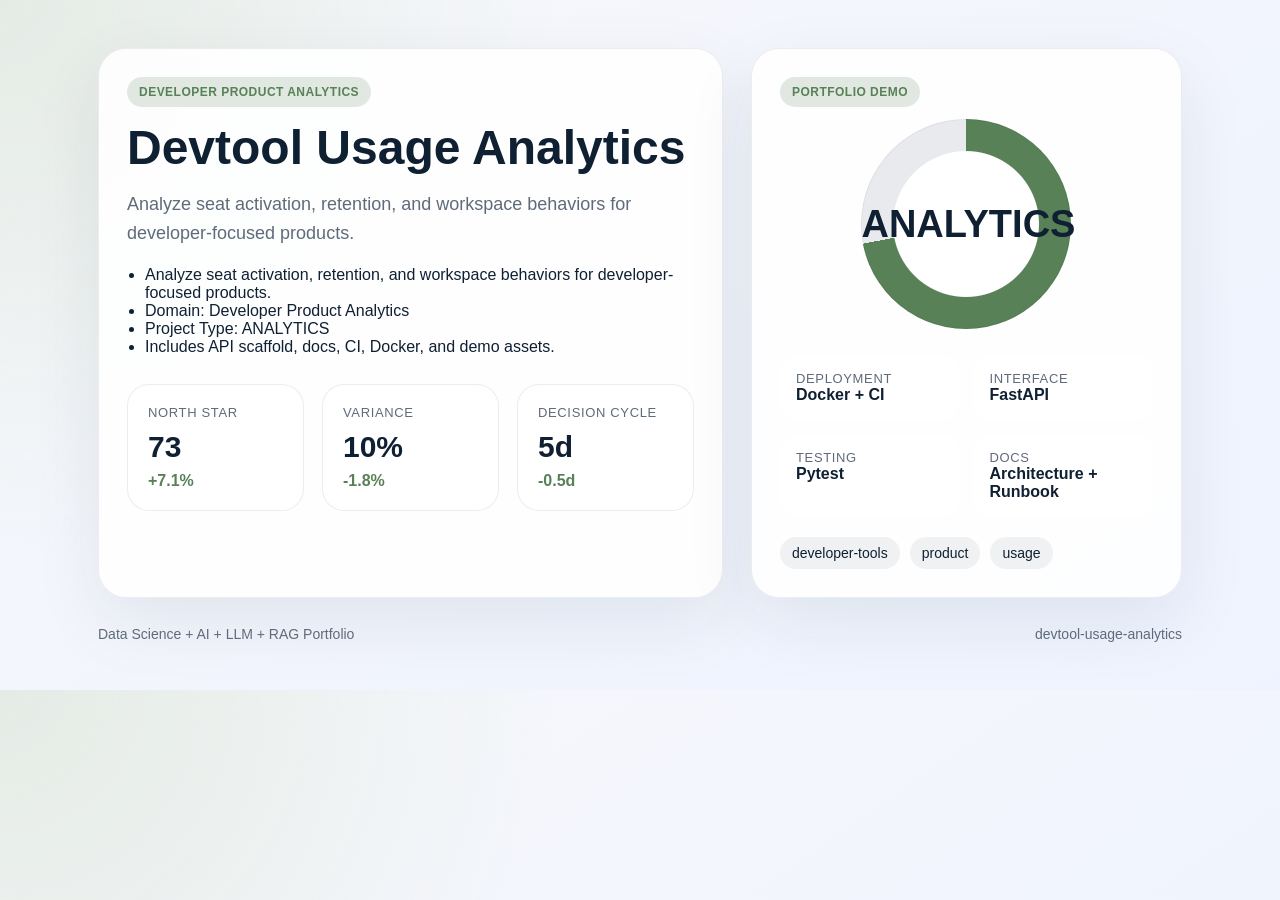
==== demo/index.html @ 46e89761 "Publish production-ready portfolio project" ====
<!doctype html>
        <html lang="en">
        <head>
          <meta charset="utf-8">
          <meta name="viewport" content="width=device-width, initial-scale=1">
          <title>Devtool Usage Analytics</title>
          <style>
            :root {
              --accent: #588157;
              --ink: #102033;
              --muted: #5f6b7a;
              --card: rgba(255,255,255,0.88);
              --bg-1: #f7f8fb;
              --bg-2: #eef3ff;
            }
            * { box-sizing: border-box; }
            body {
              margin: 0;
              font-family: "Avenir Next", "Segoe UI", sans-serif;
              color: var(--ink);
              background:
                radial-gradient(circle at top left, color-mix(in srgb, var(--accent) 16%, white), transparent 38%),
                linear-gradient(145deg, var(--bg-1), var(--bg-2));
            }
            main {
              max-width: 1180px;
              margin: 0 auto;
              padding: 48px;
            }
            .hero {
              display: grid;
              grid-template-columns: 1.45fr 1fr;
              gap: 28px;
              align-items: stretch;
            }
            .panel {
              background: var(--card);
              border: 1px solid rgba(16, 32, 51, 0.08);
              border-radius: 28px;
              padding: 28px;
              box-shadow: 0 24px 70px rgba(16, 32, 51, 0.08);
            }
            .eyebrow {
              display: inline-flex;
              padding: 8px 12px;
              border-radius: 999px;
              background: color-mix(in srgb, var(--accent) 18%, white);
              color: var(--accent);
              font-weight: 700;
              letter-spacing: 0.04em;
              text-transform: uppercase;
              font-size: 12px;
            }
            h1 {
              font-size: 48px;
              line-height: 1.03;
              margin: 16px 0 18px;
            }
            p {
              color: var(--muted);
              font-size: 18px;
              line-height: 1.6;
              margin: 0 0 18px;
            }
            ul {
              margin: 18px 0 0;
              padding-left: 18px;
              color: var(--ink);
            }
            .cards {
              display: grid;
              grid-template-columns: repeat(3, 1fr);
              gap: 18px;
              margin-top: 28px;
            }
            .card {
              background: white;
              border-radius: 22px;
              padding: 20px;
              border: 1px solid rgba(16, 32, 51, 0.08);
            }
            .card span, .meta span {
              display: block;
              color: var(--muted);
              font-size: 13px;
              text-transform: uppercase;
              letter-spacing: 0.05em;
            }
            .card strong {
              display: block;
              font-size: 30px;
              margin: 10px 0 8px;
            }
            .card em {
              color: var(--accent);
              font-style: normal;
              font-weight: 700;
            }
            .visual {
              min-height: 100%;
              display: flex;
              flex-direction: column;
              justify-content: space-between;
            }
            .ring {
              width: 210px;
              height: 210px;
              margin: 12px auto 26px;
              border-radius: 50%;
              background:
                radial-gradient(circle closest-side, white 69%, transparent 70%),
                conic-gradient(var(--accent) 0 72%, rgba(16, 32, 51, 0.09) 72% 100%);
              display: grid;
              place-items: center;
              box-shadow: inset 0 0 0 1px rgba(16, 32, 51, 0.05);
            }
            .ring strong {
              font-size: 38px;
            }
            .meta {
              display: grid;
              grid-template-columns: repeat(2, 1fr);
              gap: 14px;
            }
            .meta article {
              background: white;
              border-radius: 18px;
              padding: 16px;
            }
            .tag-list {
              display: flex;
              flex-wrap: wrap;
              gap: 10px;
              list-style: none;
              padding: 0;
              margin: 20px 0 0;
            }
            .tag-list li {
              padding: 8px 12px;
              border-radius: 999px;
              background: rgba(16, 32, 51, 0.06);
              font-size: 14px;
            }
            .footer {
              margin-top: 28px;
              display: flex;
              justify-content: space-between;
              color: var(--muted);
              font-size: 14px;
            }
          </style>
        </head>
        <body>
          <main>
            <section class="hero">
              <div class="panel">
                <span class="eyebrow">Developer Product Analytics</span>
                <h1>Devtool Usage Analytics</h1>
                <p>Analyze seat activation, retention, and workspace behaviors for developer-focused products.</p>
                <ul>
                  <li>Analyze seat activation, retention, and workspace behaviors for developer-focused products.</li><li>Domain: Developer Product Analytics</li><li>Project Type: ANALYTICS</li><li>Includes API scaffold, docs, CI, Docker, and demo assets.</li>
                </ul>
                <div class="cards">
                  <article class='card'><span>North Star</span><strong>73</strong><em>+7.1%</em></article>
<article class='card'><span>Variance</span><strong>10%</strong><em>-1.8%</em></article>
<article class='card'><span>Decision Cycle</span><strong>5d</strong><em>-0.5d</em></article>
                </div>
              </div>
              <div class="panel visual">
                <div>
                  <span class="eyebrow">Portfolio Demo</span>
                  <div class="ring"><strong>ANALYTICS</strong></div>
                </div>
                <div class="meta">
                  <article><span>Deployment</span><strong>Docker + CI</strong></article>
                  <article><span>Interface</span><strong>FastAPI</strong></article>
                  <article><span>Testing</span><strong>Pytest</strong></article>
                  <article><span>Docs</span><strong>Architecture + Runbook</strong></article>
                </div>
                <ul class="tag-list"><li>developer-tools</li><li>product</li><li>usage</li></ul>
              </div>
            </section>
            <div class="footer">
              <span>Data Science + AI + LLM + RAG Portfolio</span>
              <span>devtool-usage-analytics</span>
            </div>
          </main>
        </body>
        </html>
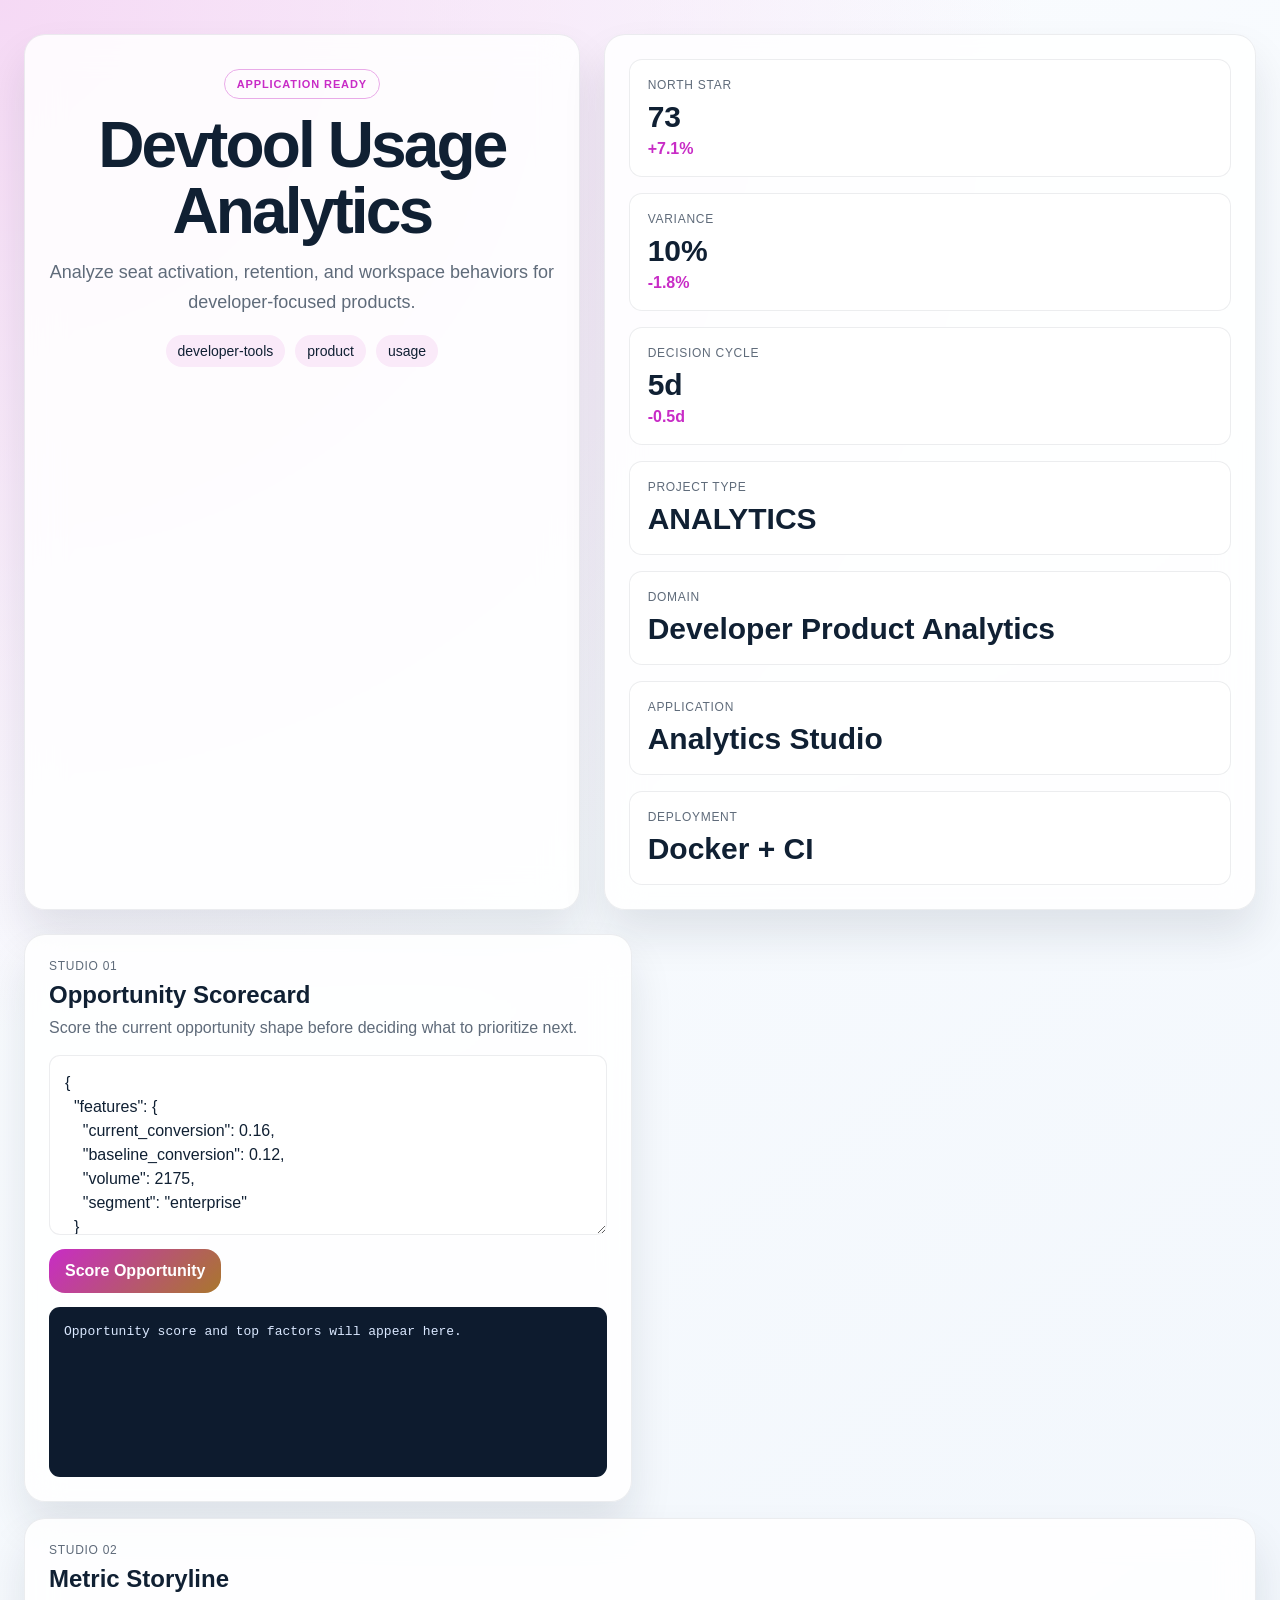
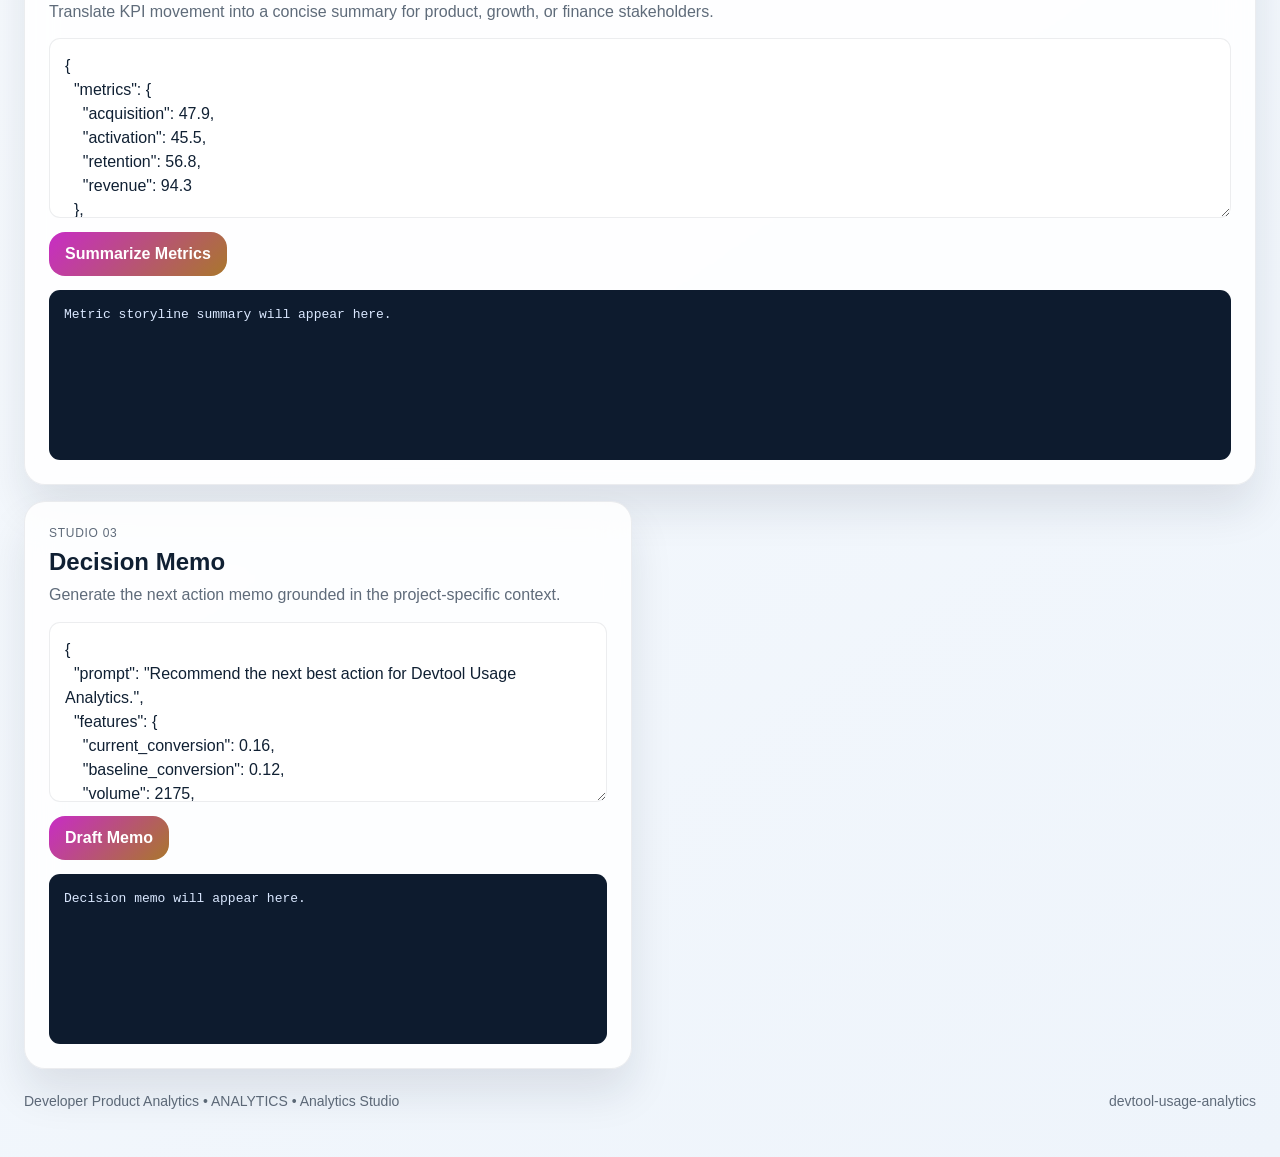
==== commit 5337fad9: "Publish production-ready portfolio project" ====
--- a/demo/index.html
+++ b/demo/index.html
@@ -5,186 +5,108 @@
           <meta charset="utf-8">
           <meta name="viewport" content="width=device-width, initial-scale=1">
           <title>Devtool Usage Analytics</title>
-          <style>
-            :root {
-              --accent: #588157;
-              --ink: #102033;
-              --muted: #5f6b7a;
-              --card: rgba(255,255,255,0.88);
-              --bg-1: #f7f8fb;
-              --bg-2: #eef3ff;
-            }
-            * { box-sizing: border-box; }
-            body {
-              margin: 0;
-              font-family: "Avenir Next", "Segoe UI", sans-serif;
-              color: var(--ink);
-              background:
-                radial-gradient(circle at top left, color-mix(in srgb, var(--accent) 16%, white), transparent 38%),
-                linear-gradient(145deg, var(--bg-1), var(--bg-2));
-            }
-            main {
-              max-width: 1180px;
-              margin: 0 auto;
-              padding: 48px;
-            }
-            .hero {
-              display: grid;
-              grid-template-columns: 1.45fr 1fr;
-              gap: 28px;
-              align-items: stretch;
-            }
-            .panel {
-              background: var(--card);
-              border: 1px solid rgba(16, 32, 51, 0.08);
-              border-radius: 28px;
-              padding: 28px;
-              box-shadow: 0 24px 70px rgba(16, 32, 51, 0.08);
-            }
-            .eyebrow {
-              display: inline-flex;
-              padding: 8px 12px;
-              border-radius: 999px;
-              background: color-mix(in srgb, var(--accent) 18%, white);
-              color: var(--accent);
-              font-weight: 700;
-              letter-spacing: 0.04em;
-              text-transform: uppercase;
-              font-size: 12px;
-            }
-            h1 {
-              font-size: 48px;
-              line-height: 1.03;
-              margin: 16px 0 18px;
-            }
-            p {
-              color: var(--muted);
-              font-size: 18px;
-              line-height: 1.6;
-              margin: 0 0 18px;
-            }
-            ul {
-              margin: 18px 0 0;
-              padding-left: 18px;
-              color: var(--ink);
-            }
-            .cards {
-              display: grid;
-              grid-template-columns: repeat(3, 1fr);
-              gap: 18px;
-              margin-top: 28px;
-            }
-            .card {
-              background: white;
-              border-radius: 22px;
-              padding: 20px;
-              border: 1px solid rgba(16, 32, 51, 0.08);
-            }
-            .card span, .meta span {
-              display: block;
-              color: var(--muted);
-              font-size: 13px;
-              text-transform: uppercase;
-              letter-spacing: 0.05em;
-            }
-            .card strong {
-              display: block;
-              font-size: 30px;
-              margin: 10px 0 8px;
-            }
-            .card em {
-              color: var(--accent);
-              font-style: normal;
-              font-weight: 700;
-            }
-            .visual {
-              min-height: 100%;
-              display: flex;
-              flex-direction: column;
-              justify-content: space-between;
-            }
-            .ring {
-              width: 210px;
-              height: 210px;
-              margin: 12px auto 26px;
-              border-radius: 50%;
-              background:
-                radial-gradient(circle closest-side, white 69%, transparent 70%),
-                conic-gradient(var(--accent) 0 72%, rgba(16, 32, 51, 0.09) 72% 100%);
-              display: grid;
-              place-items: center;
-              box-shadow: inset 0 0 0 1px rgba(16, 32, 51, 0.05);
-            }
-            .ring strong {
-              font-size: 38px;
-            }
-            .meta {
-              display: grid;
-              grid-template-columns: repeat(2, 1fr);
-              gap: 14px;
-            }
-            .meta article {
-              background: white;
-              border-radius: 18px;
-              padding: 16px;
-            }
-            .tag-list {
-              display: flex;
-              flex-wrap: wrap;
-              gap: 10px;
-              list-style: none;
-              padding: 0;
-              margin: 20px 0 0;
-            }
-            .tag-list li {
-              padding: 8px 12px;
-              border-radius: 999px;
-              background: rgba(16, 32, 51, 0.06);
-              font-size: 14px;
-            }
-            .footer {
-              margin-top: 28px;
-              display: flex;
-              justify-content: space-between;
-              color: var(--muted);
-              font-size: 14px;
-            }
-          </style>
+          <link rel="stylesheet" href="./styles.css">
         </head>
-        <body>
-          <main>
+        <body class="surface-mist">
+          <div class="page layout-rail eyebrow-outline headline-tall modules-2 hero-align-center">
             <section class="hero">
-              <div class="panel">
-                <span class="eyebrow">Developer Product Analytics</span>
-                <h1>Devtool Usage Analytics</h1>
-                <p>Analyze seat activation, retention, and workspace behaviors for developer-focused products.</p>
-                <ul>
-                  <li>Analyze seat activation, retention, and workspace behaviors for developer-focused products.</li><li>Domain: Developer Product Analytics</li><li>Project Type: ANALYTICS</li><li>Includes API scaffold, docs, CI, Docker, and demo assets.</li>
+              <div class="panel hero-copy">
+                <span class="eyebrow" data-health>Analytics Studio</span>
+                <h1 id="project-title">Devtool Usage Analytics</h1>
+                <p id="project-summary" class="lead">Analyze seat activation, retention, and workspace behaviors for developer-focused products.</p>
+                <ul id="project-tags" class="tag-list">
+                  <li>developer-tools</li><li>product</li><li>usage</li>
                 </ul>
-                <div class="cards">
+              </div>
+              <div class="panel hero-side">
+                <div class="metric-grid">
                   <article class='card'><span>North Star</span><strong>73</strong><em>+7.1%</em></article>
 <article class='card'><span>Variance</span><strong>10%</strong><em>-1.8%</em></article>
 <article class='card'><span>Decision Cycle</span><strong>5d</strong><em>-0.5d</em></article>
                 </div>
-              </div>
-              <div class="panel visual">
-                <div>
-                  <span class="eyebrow">Portfolio Demo</span>
-                  <div class="ring"><strong>ANALYTICS</strong></div>
+                <div class="mini-grid">
+                  <article class='mini-card'><span>Project Type</span><strong>ANALYTICS</strong></article><article class='mini-card'><span>Domain</span><strong>Developer Product Analytics</strong></article><article class='mini-card'><span>Application</span><strong>Analytics Studio</strong></article><article class='mini-card'><span>Deployment</span><strong>Docker + CI</strong></article>
                 </div>
-                <div class="meta">
-                  <article><span>Deployment</span><strong>Docker + CI</strong></article>
-                  <article><span>Interface</span><strong>FastAPI</strong></article>
-                  <article><span>Testing</span><strong>Pytest</strong></article>
-                  <article><span>Docs</span><strong>Architecture + Runbook</strong></article>
-                </div>
-                <ul class="tag-list"><li>developer-tools</li><li>product</li><li>usage</li></ul>
               </div>
             </section>
-            <div class="footer">
-              <span>Data Science + AI + LLM + RAG Portfolio</span>
+            <section class="app-grid">
+              <article class="panel module js-module span-normal">
+          <div class="module-header">
+            <span>Studio 01</span>
+            <h2>Opportunity Scorecard</h2>
+            <p>Score the current opportunity shape before deciding what to prioritize next.</p>
+          </div>
+          <textarea class="js-input">{
+  &quot;features&quot;: {
+    &quot;current_conversion&quot;: 0.16,
+    &quot;baseline_conversion&quot;: 0.12,
+    &quot;volume&quot;: 2175,
+    &quot;segment&quot;: &quot;enterprise&quot;
+  }
+}</textarea>
+          <div class="button-row">
+            <button class="js-run" data-endpoint="/score" data-input-mode="json">Score Opportunity</button>
+          </div>
+          <pre class="js-output">Opportunity score and top factors will appear here.</pre>
+        </article>
+<article class="panel module js-module span-wide">
+          <div class="module-header">
+            <span>Studio 02</span>
+            <h2>Metric Storyline</h2>
+            <p>Translate KPI movement into a concise summary for product, growth, or finance stakeholders.</p>
+          </div>
+          <textarea class="js-input">{
+  &quot;metrics&quot;: {
+    &quot;acquisition&quot;: 47.9,
+    &quot;activation&quot;: 45.5,
+    &quot;retention&quot;: 56.8,
+    &quot;revenue&quot;: 94.3
+  },
+  &quot;baseline&quot;: {
+    &quot;acquisition&quot;: 44.07,
+    &quot;activation&quot;: 41.86,
+    &quot;retention&quot;: 52.26,
+    &quot;revenue&quot;: 86.76
+  }
+}</textarea>
+          <div class="button-row">
+            <button class="js-run" data-endpoint="/analyze" data-input-mode="json">Summarize Metrics</button>
+          </div>
+          <pre class="js-output">Metric storyline summary will appear here.</pre>
+        </article>
+<article class="panel module js-module span-normal">
+          <div class="module-header">
+            <span>Studio 03</span>
+            <h2>Decision Memo</h2>
+            <p>Generate the next action memo grounded in the project-specific context.</p>
+          </div>
+          <textarea class="js-input">{
+  &quot;prompt&quot;: &quot;Recommend the next best action for Devtool Usage Analytics.&quot;,
+  &quot;features&quot;: {
+    &quot;current_conversion&quot;: 0.16,
+    &quot;baseline_conversion&quot;: 0.12,
+    &quot;volume&quot;: 2175,
+    &quot;segment&quot;: &quot;enterprise&quot;
+  },
+  &quot;metrics&quot;: {
+    &quot;acquisition&quot;: 47.9,
+    &quot;activation&quot;: 45.5,
+    &quot;retention&quot;: 56.8,
+    &quot;revenue&quot;: 94.3
+  }
+}</textarea>
+          <div class="button-row">
+            <button class="js-run" data-endpoint="/recommend" data-input-mode="json">Draft Memo</button>
+          </div>
+          <pre class="js-output">Decision memo will appear here.</pre>
+        </article>
+            </section>
+            <footer class="footer">
+              <span>Developer Product Analytics • ANALYTICS • Analytics Studio</span>
               <span>devtool-usage-analytics</span>
-            </div>
-          </main>
+            </footer>
+          </div>
+          <script id="bootstrap-data" type="application/json">{"project": {"slug": "devtool-usage-analytics", "title": "Devtool Usage Analytics", "project_type": "analytics", "domain": "Developer Product Analytics", "summary": "Analyze seat activation, retention, and workspace behaviors for developer-focused products.", "tags": ["developer-tools", "product", "usage"]}, "app_archetype": "studio", "ui_profile": {"layout": "rail", "surface": "mist", "font_stack": "\"Space Grotesk\", \"Segoe UI\", sans-serif", "radius": 21, "shadow": 43, "eyebrow_style": "outline", "module_columns": 2, "hero_align": "center", "headline_mode": "tall"}, "app_modules": [{"label": "Studio 01", "title": "Opportunity Scorecard", "description": "Score the current opportunity shape before deciding what to prioritize next.", "endpoint": "/score", "input_mode": "json", "cta": "Score Opportunity", "prefill": "{\n  \"features\": {\n    \"current_conversion\": 0.16,\n    \"baseline_conversion\": 0.12,\n    \"volume\": 2175,\n    \"segment\": \"enterprise\"\n  }\n}", "hint": "Opportunity score and top factors will appear here.", "span": "normal"}, {"label": "Studio 02", "title": "Metric Storyline", "description": "Translate KPI movement into a concise summary for product, growth, or finance stakeholders.", "endpoint": "/analyze", "input_mode": "json", "cta": "Summarize Metrics", "prefill": "{\n  \"metrics\": {\n    \"acquisition\": 47.9,\n    \"activation\": 45.5,\n    \"retention\": 56.8,\n    \"revenue\": 94.3\n  },\n  \"baseline\": {\n    \"acquisition\": 44.07,\n    \"activation\": 41.86,\n    \"retention\": 52.26,\n    \"revenue\": 86.76\n  }\n}", "hint": "Metric storyline summary will appear here.", "span": "wide"}, {"label": "Studio 03", "title": "Decision Memo", "description": "Generate the next action memo grounded in the project-specific context.", "endpoint": "/recommend", "input_mode": "json", "cta": "Draft Memo", "prefill": "{\n  \"prompt\": \"Recommend the next best action for Devtool Usage Analytics.\",\n  \"features\": {\n    \"current_conversion\": 0.16,\n    \"baseline_conversion\": 0.12,\n    \"volume\": 2175,\n    \"segment\": \"enterprise\"\n  },\n  \"metrics\": {\n    \"acquisition\": 47.9,\n    \"activation\": 45.5,\n    \"retention\": 56.8,\n    \"revenue\": 94.3\n  }\n}", "hint": "Decision memo will appear here.", "span": "normal"}], "sample_features": {"current_conversion": 0.16, "baseline_conversion": 0.12, "volume": 2175, "segment": "enterprise"}, "sample_metrics": {"acquisition": 47.9, "activation": 45.5, "retention": 56.8, "revenue": 94.3}, "knowledge_base": ["Devtool Usage Analytics is positioned as a Developer Product Analytics starter that emphasizes fast iteration, clear documentation, and production-friendly interfaces.", "The primary value proposition is: Analyze seat activation, retention, and workspace behaviors for developer-focused products.", "Recommended operating model: ship a small API, add observability, validate outputs with stakeholder review, and monitor the top business KPI every week.", "Typical stakeholders include analytics, operations, product, and leadership teams working on developer-tools, product, usage."], "dashboard_metrics": [{"label": "North Star", "value": "73", "delta": "+7.1%"}, {"label": "Variance", "value": "10%", "delta": "-1.8%"}, {"label": "Decision Cycle", "value": "5d", "delta": "-0.5d"}]}</script>
+          <script src="./app.js"></script>
         </body>
         </html>
--- a/demo/styles.css
+++ b/demo/styles.css
@@ -0,0 +1,348 @@
+
+:root {
+  --accent: #c82cc6;
+  --accent-2: #a9772c;
+  --accent-soft: color-mix(in srgb, var(--accent) 18%, white);
+  --radius: 21px;
+  --shadow-size: 43px;
+  --font-stack: "Space Grotesk", "Segoe UI", sans-serif;
+  --bg: #f4f7fb;
+  --card: rgba(255, 255, 255, 0.86);
+  --line: rgba(16, 32, 51, 0.08);
+  --ink: #102033;
+  --muted: #5f6b7a;
+  --output-bg: #0d1b2e;
+  --output-ink: #dae8ff;
+}
+* { box-sizing: border-box; }
+html, body { margin: 0; min-height: 100%; }
+body {
+  font-family: var(--font-stack);
+  color: var(--ink);
+  background: linear-gradient(145deg, #f8fbff, var(--bg));
+}
+body.surface-mist {
+  --bg: #eef4fb;
+  background:
+    radial-gradient(circle at top left, color-mix(in srgb, var(--accent) 18%, white), transparent 34%),
+    linear-gradient(145deg, #fbfdff, var(--bg));
+}
+body.surface-aurora {
+  --bg: #edf1ff;
+  background:
+    radial-gradient(circle at 0% 0%, color-mix(in srgb, var(--accent) 22%, white), transparent 38%),
+    radial-gradient(circle at 100% 100%, color-mix(in srgb, var(--accent-2) 20%, white), transparent 28%),
+    linear-gradient(135deg, #f7f8ff, var(--bg));
+}
+body.surface-sand {
+  --bg: #f5efe8;
+  --card: rgba(255, 251, 246, 0.9);
+  background:
+    linear-gradient(135deg, rgba(255,255,255,0.82), rgba(245, 239, 232, 0.98)),
+    radial-gradient(circle at top right, color-mix(in srgb, var(--accent) 16%, white), transparent 32%);
+}
+body.surface-slate {
+  --bg: #ecf0f7;
+  --card: rgba(248, 250, 255, 0.88);
+  background:
+    linear-gradient(160deg, #f7f9fc, var(--bg)),
+    radial-gradient(circle at bottom left, color-mix(in srgb, var(--accent-2) 16%, white), transparent 34%);
+}
+body.surface-paper {
+  --bg: #f8f8f4;
+  --card: rgba(255,255,255,0.93);
+  background:
+    linear-gradient(180deg, #fffefb, var(--bg));
+}
+body.surface-ink {
+  --bg: #0f1726;
+  --card: rgba(15, 23, 38, 0.88);
+  --line: rgba(226, 238, 255, 0.1);
+  --ink: #f5f8ff;
+  --muted: #b4c0cf;
+  --output-bg: rgba(255,255,255,0.06);
+  --output-ink: #f5f8ff;
+  background:
+    radial-gradient(circle at top left, color-mix(in srgb, var(--accent) 28%, transparent), transparent 42%),
+    linear-gradient(145deg, #09111d, var(--bg));
+}
+.page {
+  max-width: 1360px;
+  margin: 0 auto;
+  padding: 34px 24px 48px;
+  display: grid;
+  gap: 24px;
+}
+.panel {
+  background: var(--card);
+  border: 1px solid var(--line);
+  border-radius: var(--radius);
+  box-shadow: 0 24px var(--shadow-size) rgba(16, 32, 51, 0.1);
+  backdrop-filter: blur(18px);
+}
+.hero {
+  display: grid;
+  gap: 24px;
+}
+.hero-copy,
+.hero-side,
+.module {
+  padding: 24px;
+}
+.eyebrow {
+  display: inline-flex;
+  align-items: center;
+  gap: 8px;
+  padding: 8px 12px;
+  border-radius: 999px;
+  background: var(--accent-soft);
+  color: var(--accent);
+  text-transform: uppercase;
+  letter-spacing: 0.08em;
+  font-size: 11px;
+  font-weight: 800;
+}
+.page.eyebrow-outline .eyebrow {
+  background: transparent;
+  border: 1px solid color-mix(in srgb, var(--accent) 40%, white);
+}
+.page.eyebrow-soft .eyebrow {
+  background: color-mix(in srgb, var(--accent) 12%, white);
+  color: color-mix(in srgb, var(--accent) 82%, black);
+}
+h1 {
+  margin: 14px 0 12px;
+  font-size: clamp(2.2rem, 5vw, 4.4rem);
+  line-height: 0.96;
+  letter-spacing: -0.045em;
+}
+.page.headline-compact h1 { max-width: 10ch; }
+.page.headline-tall h1 { line-height: 1.03; font-size: clamp(2.4rem, 5vw, 4.8rem); }
+.lead {
+  margin: 0;
+  font-size: 18px;
+  line-height: 1.68;
+  color: var(--muted);
+  max-width: 62ch;
+}
+.tag-list {
+  list-style: none;
+  display: flex;
+  flex-wrap: wrap;
+  gap: 10px;
+  margin: 18px 0 0;
+  padding: 0;
+}
+.tag-list li {
+  padding: 8px 12px;
+  border-radius: 999px;
+  background: color-mix(in srgb, var(--accent) 10%, white);
+  color: var(--ink);
+  font-size: 14px;
+}
+.hero-side {
+  display: grid;
+  gap: 16px;
+}
+.metric-grid,
+.mini-grid,
+.app-grid {
+  display: grid;
+  gap: 16px;
+}
+.card,
+.mini-card {
+  background: color-mix(in srgb, var(--card) 92%, white);
+  border: 1px solid var(--line);
+  border-radius: calc(var(--radius) - 8px);
+  padding: 18px;
+}
+.card span,
+.mini-card span,
+.module-header span {
+  display: block;
+  color: var(--muted);
+  text-transform: uppercase;
+  letter-spacing: 0.06em;
+  font-size: 12px;
+}
+.card strong,
+.mini-card strong {
+  display: block;
+  margin-top: 8px;
+  font-size: 30px;
+}
+.card em {
+  display: inline-block;
+  margin-top: 6px;
+  font-style: normal;
+  color: var(--accent);
+  font-weight: 700;
+}
+.module {
+  display: grid;
+  gap: 14px;
+}
+.module-header h2 {
+  margin: 8px 0 6px;
+  font-size: 24px;
+}
+.module-header p {
+  margin: 0;
+  color: var(--muted);
+  line-height: 1.6;
+}
+textarea,
+button {
+  font: inherit;
+}
+textarea {
+  width: 100%;
+  min-height: 180px;
+  resize: vertical;
+  border: 1px solid var(--line);
+  border-radius: calc(var(--radius) - 10px);
+  padding: 15px;
+  background: rgba(255,255,255,0.82);
+  color: var(--ink);
+  line-height: 1.5;
+}
+body.surface-ink textarea {
+  background: rgba(255,255,255,0.05);
+}
+.module-input-text {
+  min-height: 110px;
+}
+.button-row {
+  display: flex;
+  flex-wrap: wrap;
+  gap: 10px;
+}
+button {
+  border: 0;
+  border-radius: 16px;
+  background: linear-gradient(135deg, var(--accent), var(--accent-2));
+  color: white;
+  padding: 13px 16px;
+  font-weight: 700;
+  cursor: pointer;
+}
+pre {
+  margin: 0;
+  white-space: pre-wrap;
+  word-break: break-word;
+  background: var(--output-bg);
+  color: var(--output-ink);
+  border-radius: calc(var(--radius) - 10px);
+  padding: 15px;
+  min-height: 170px;
+  line-height: 1.58;
+  font-size: 13px;
+  overflow: auto;
+}
+.footer {
+  display: flex;
+  justify-content: space-between;
+  color: var(--muted);
+  font-size: 14px;
+}
+.page.layout-horizon .hero {
+  grid-template-columns: 1.45fr 1fr;
+  align-items: stretch;
+}
+.page.layout-horizon.modules-2 .app-grid,
+.page.layout-horizon.modules-3 .app-grid {
+  grid-template-columns: repeat(3, minmax(0, 1fr));
+}
+.page.layout-rail .hero {
+  grid-template-columns: 0.92fr 1.08fr;
+}
+.page.layout-rail .hero-copy {
+  padding-top: 34px;
+}
+.page.layout-rail .app-grid {
+  grid-template-columns: repeat(2, minmax(0, 1fr));
+}
+.page.layout-folio .hero {
+  grid-template-columns: 1fr;
+}
+.page.layout-folio .hero-copy {
+  text-align: center;
+}
+.page.layout-folio .lead {
+  margin-inline: auto;
+}
+.page.layout-folio .tag-list {
+  justify-content: center;
+}
+.page.layout-folio .metric-grid {
+  grid-template-columns: repeat(3, minmax(0, 1fr));
+}
+.page.layout-folio .mini-grid {
+  grid-template-columns: repeat(4, minmax(0, 1fr));
+}
+.page.layout-folio .app-grid {
+  grid-template-columns: repeat(2, minmax(0, 1fr));
+}
+.page.layout-board .hero {
+  grid-template-columns: 1fr;
+}
+.page.layout-board .hero-side {
+  grid-template-columns: 1.2fr 0.8fr;
+  align-items: start;
+}
+.page.layout-board .metric-grid {
+  grid-template-columns: repeat(3, minmax(0, 1fr));
+}
+.page.layout-board .app-grid {
+  grid-template-columns: repeat(4, minmax(0, 1fr));
+}
+.page.layout-stack .hero {
+  grid-template-columns: 1fr;
+}
+.page.layout-stack .hero-side {
+  grid-template-columns: repeat(2, minmax(0, 1fr));
+}
+.page.layout-stack .app-grid {
+  grid-template-columns: repeat(3, minmax(0, 1fr));
+}
+.page.layout-console .hero {
+  grid-template-columns: 1.1fr 0.9fr;
+}
+.page.layout-console .panel,
+.page.layout-console .card,
+.page.layout-console .mini-card {
+  border-radius: 18px;
+}
+.page.modules-2 .app-grid {
+  grid-template-columns: repeat(2, minmax(0, 1fr));
+}
+.module.span-wide {
+  grid-column: span 2;
+}
+.hero-align-center .hero-copy {
+  text-align: center;
+}
+.hero-align-center .lead,
+.hero-align-center .tag-list {
+  margin-inline: auto;
+  justify-content: center;
+}
+@media (max-width: 1120px) {
+  .page.layout-horizon .hero,
+  .page.layout-rail .hero,
+  .page.layout-console .hero,
+  .page.layout-board .hero-side,
+  .page.layout-folio .mini-grid,
+  .page.layout-stack .hero-side,
+  .page.modules-2 .app-grid,
+  .page.layout-board .app-grid,
+  .page.layout-stack .app-grid,
+  .page.layout-horizon.modules-3 .app-grid,
+  .page.layout-folio .app-grid {
+    grid-template-columns: 1fr;
+  }
+  .module.span-wide {
+    grid-column: auto;
+  }
+}
